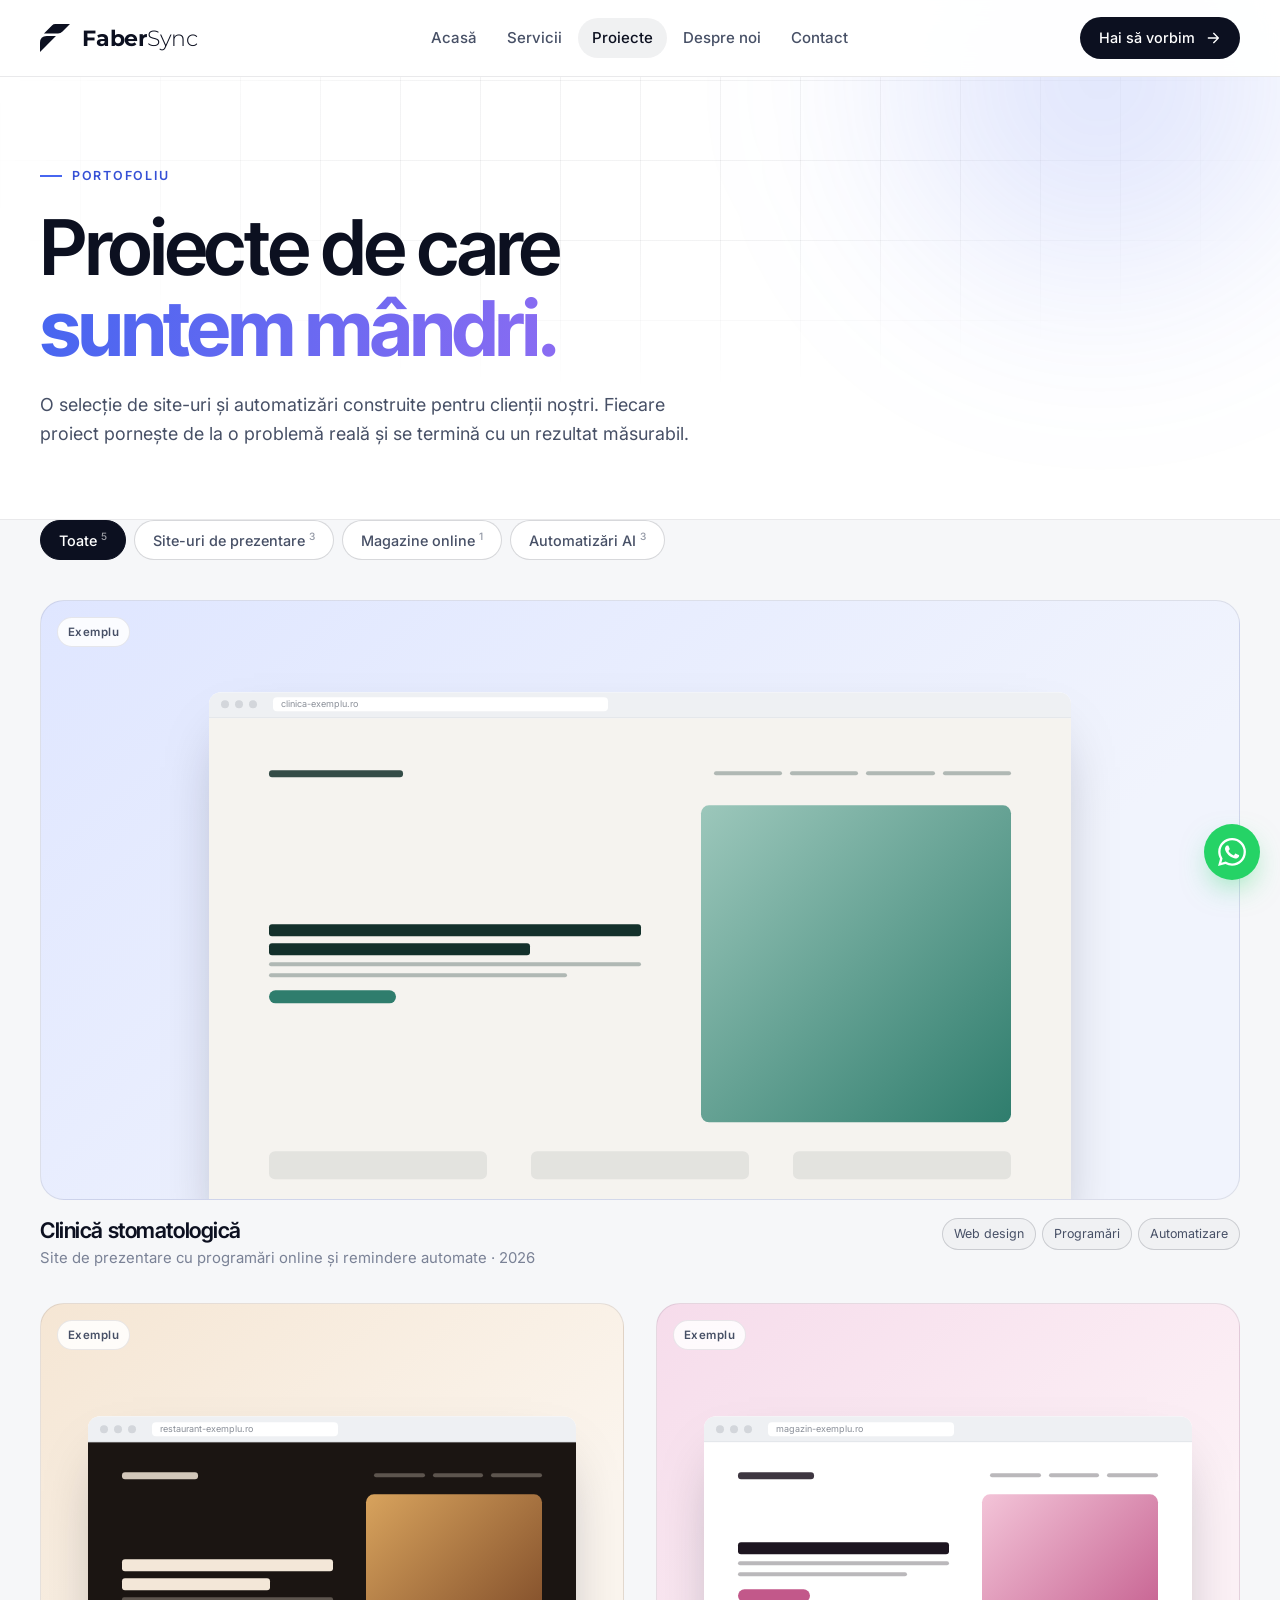
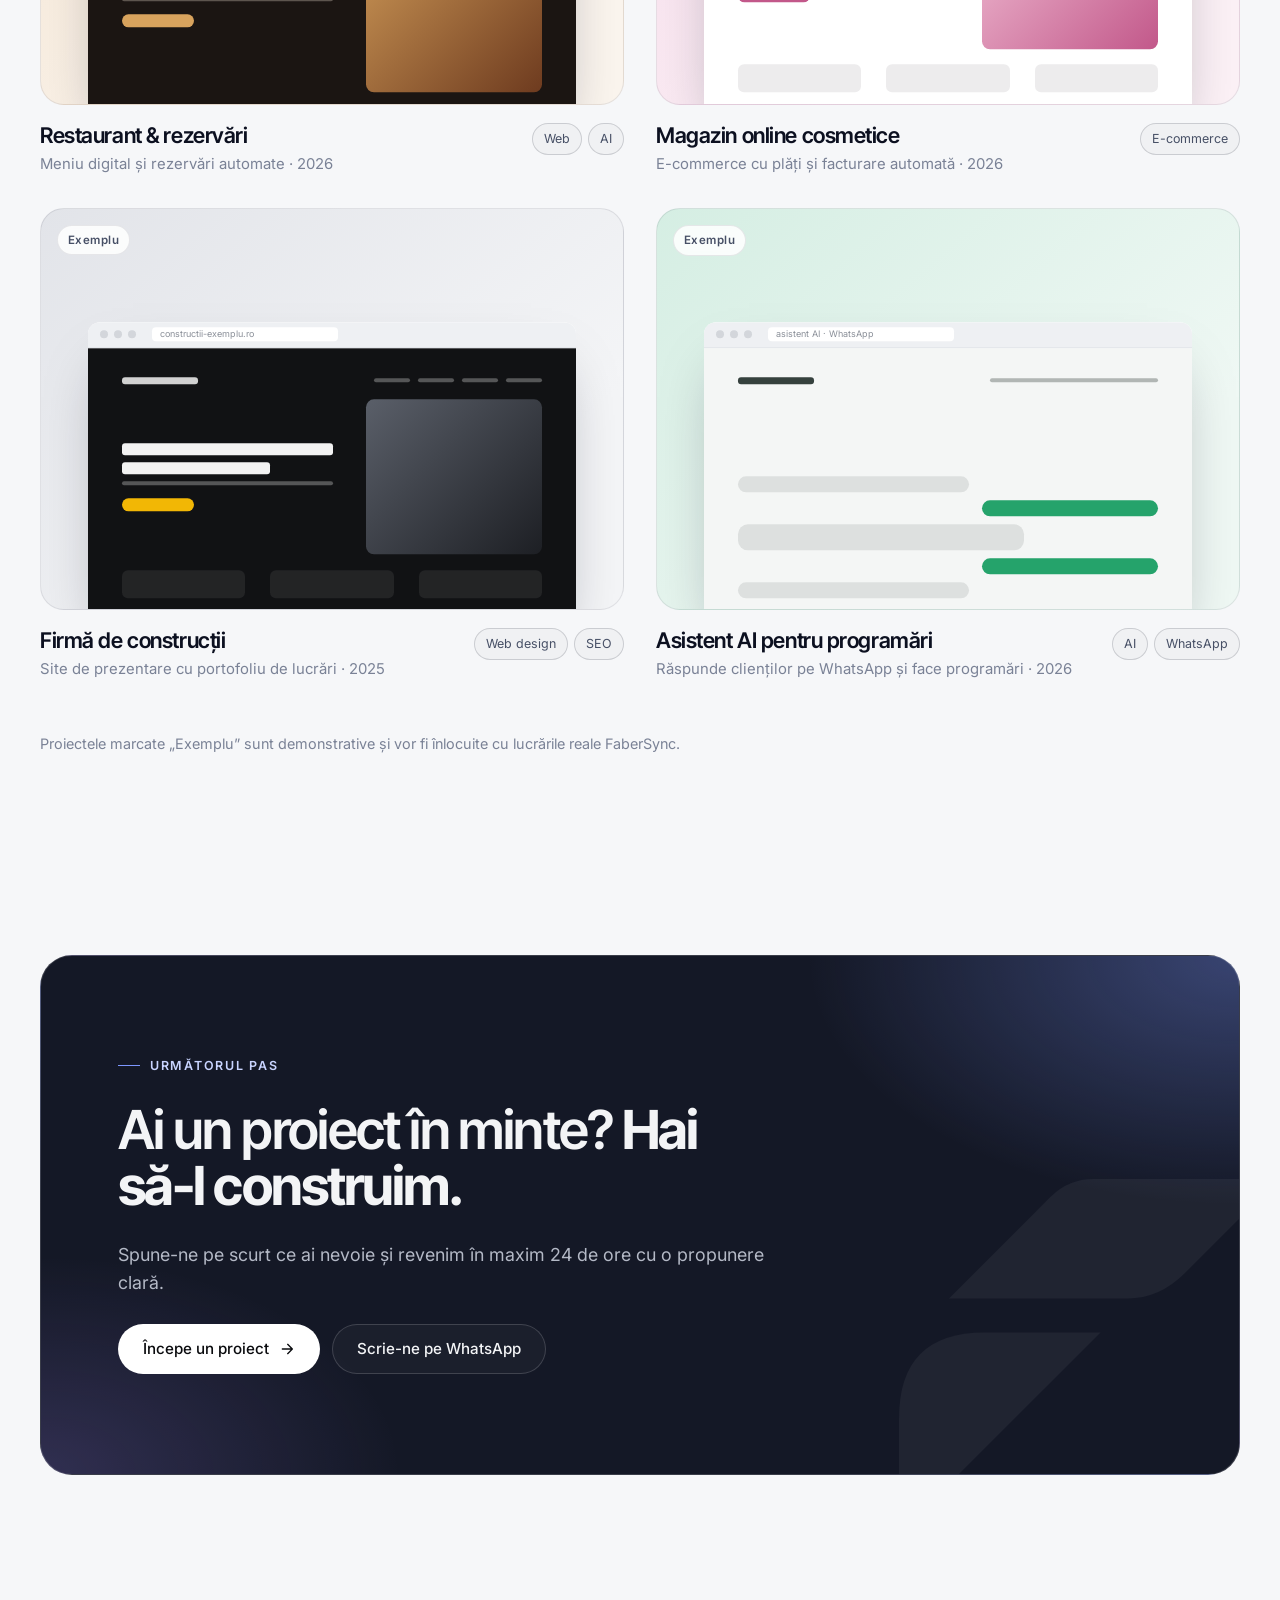
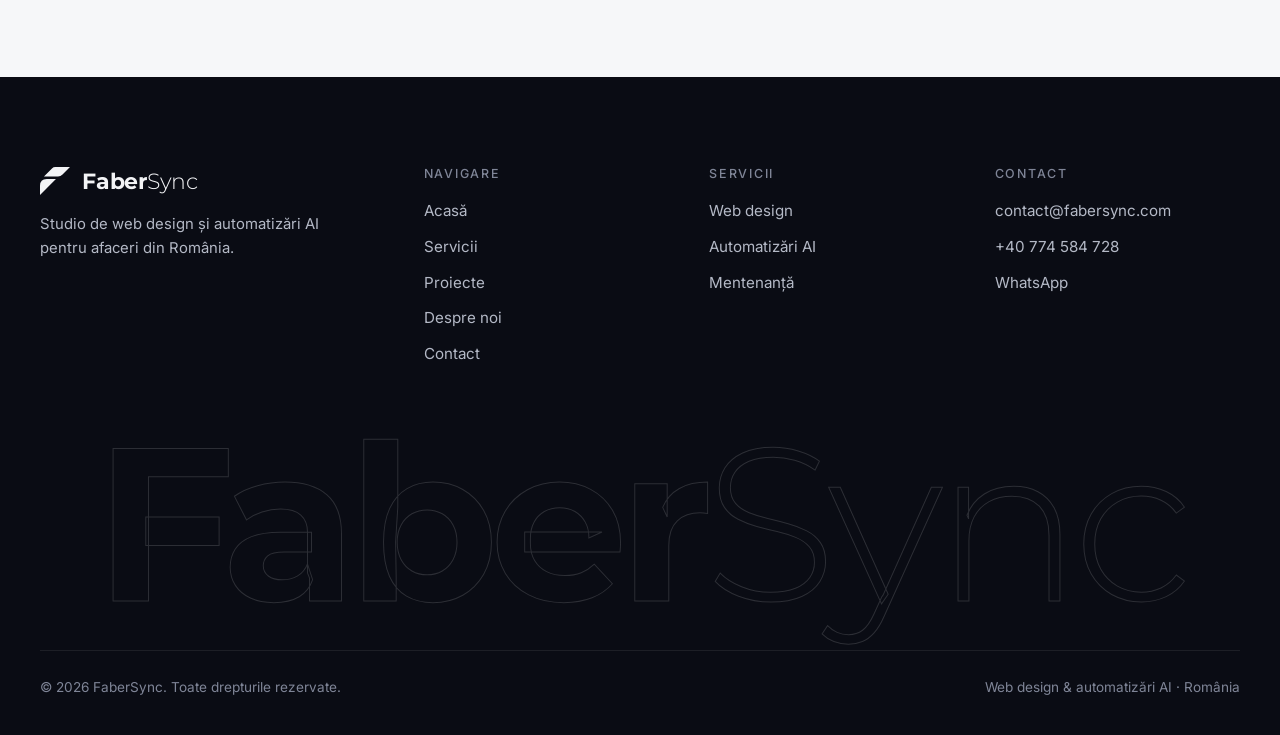
==== proiecte.html @ 19a8528e "Site FaberSync: prima versiune Site de prezentare static, cu 5 pagini (Acasă, Servicii, Proiecte, De" ====
<!doctype html>
<html lang="ro">
<head>
  <meta charset="utf-8">
  <meta name="viewport" content="width=device-width, initial-scale=1">
  <title>Proiecte — Portofoliu | FaberSync</title>
  <meta name="description" content="Site-uri și automatizări AI realizate de FaberSync pentru clienți din România.">
  <meta property="og:title" content="Proiecte — Portofoliu | FaberSync">
  <meta property="og:description" content="Site-uri și automatizări AI realizate de FaberSync pentru clienți din România.">
  <meta property="og:url" content="https://fabersync.com/proiecte.html">
  <meta name="theme-color" content="#ffffff">
  <link rel="icon" href="assets/img/favicon.svg" type="image/svg+xml">
  <link rel="preconnect" href="https://fonts.googleapis.com">
  <link rel="preconnect" href="https://fonts.gstatic.com" crossorigin>
  <link href="https://fonts.googleapis.com/css2?family=Inter+Tight:wght@500;600;700&family=Inter:wght@400;500;600&family=Montserrat:wght@300;700&display=swap" rel="stylesheet">
  <link rel="stylesheet" href="assets/css/styles.css?v=9">
</head>
<body>

  <header class="site-header">
    <div class="container nav">
      <a href="index.html" class="logo" aria-label="FaberSync — Acasă">
        <svg class="logo-symbol" viewBox="0 0 213 199" aria-hidden="true"><path fill="currentColor" d="M28 67 L85 10 Q95 0 109 0 L213 0 L160 53 Q146 67 128 67 Z"/><path fill="currentColor" d="M113 86 L48 86 Q0 86 0 134 L0 199 Z"/></svg>
        <span class="logo-word"><b>Faber</b><span>Sync</span></span>
      </a>
      <nav aria-label="Navigare principală">
        <ul class="nav-links">
          <li><a href="index.html">Acasă</a></li>
          <li><a href="servicii.html">Servicii</a></li>
          <li><a href="proiecte.html" aria-current="page">Proiecte</a></li>
          <li><a href="despre.html">Despre noi</a></li>
          <li><a href="contact.html">Contact</a></li>
        </ul>
      </nav>
      <div class="nav-cta">
        <a href="contact.html" class="btn btn-primary btn-sm">Hai să vorbim
          <svg viewBox="0 0 24 24" fill="none" stroke="currentColor" stroke-width="2" stroke-linecap="round" stroke-linejoin="round"><path d="M5 12h14M13 5l7 7-7 7"/></svg>
        </a>
        <button class="menu-toggle" aria-label="Deschide meniul" aria-expanded="false"><span></span><span></span></button>
      </div>
    </div>
  </header>

  <div class="mobile-menu">
    <a class="m-link" href="index.html">Acasă</a>
    <a class="m-link" href="servicii.html">Servicii</a>
    <a class="m-link" href="proiecte.html" aria-current="page">Proiecte</a>
    <a class="m-link" href="despre.html">Despre noi</a>
    <a class="m-link" href="contact.html">Contact</a>
    <div class="m-contact">
      <a href="mailto:contact@fabersync.com">contact@fabersync.com</a>
      <a href="tel:+40774584728">+40 774 584 728</a>
    </div>
  </div>

  <main>

    <section class="page-hero">
      <div class="hero-bg"><div class="grid-lines"></div><div class="glow g1"></div></div>
      <div class="container">
        <span class="eyebrow reveal">Portofoliu</span>
        <h1 class="reveal d1">Proiecte de care <span class="serif grad">suntem mândri.</span></h1>
        <p class="lead reveal d2">O selecție de site-uri și automatizări construite pentru clienții noștri. Fiecare proiect pornește de la o problemă reală și se termină cu un rezultat măsurabil.</p>
      </div>
    </section>

    <section class="section-tight" style="padding-top:0">
      <div class="container">
        <div class="filters reveal" role="group" aria-label="Filtrează proiectele">
          <button class="filter-btn active" data-filter="toate">Toate<sup>5</sup></button>
          <button class="filter-btn" data-filter="prezentare">Site-uri de prezentare<sup>3</sup></button>
          <button class="filter-btn" data-filter="ecommerce">Magazine online<sup>1</sup></button>
          <button class="filter-btn" data-filter="ai">Automatizări AI<sup>3</sup></button>
        </div>

        <div class="projects-grid">

          <article class="project wide reveal" data-cat="prezentare ai">
            <a href="#" class="project-media" style="--p-bg: linear-gradient(140deg, #dfe6ff 0%, #f1f4fd 70%);">
              <span class="placeholder-tag">Exemplu</span>
              <div class="browser">
                <div class="browser-bar"><i></i><i></i><i></i><em class="url">clinica-exemplu.ro</em></div>
                <div class="browser-body" style="--m-bg:#f5f3ef; --m-ink:#13302b; --m-acc:#2f7d6d; --m-img:linear-gradient(135deg,#9cc7bb,#2f7d6d);">
                  <div class="mk-nav"><b></b><span><i></i><i></i><i></i><i></i></span></div>
                  <div class="mk-hero"><div class="mk-text"><div class="t"></div><div class="t s"></div><div class="p"></div><div class="p s"></div><div class="b"></div></div><div class="mk-img"></div></div>
                  <div class="mk-row"><i></i><i></i><i></i></div>
                </div>
              </div>
            </a>
            <div class="project-info">
              <div><h3>Clinică stomatologică</h3><p>Site de prezentare cu programări online și remindere automate · 2026</p></div>
              <div class="project-tags"><span class="chip">Web design</span><span class="chip">Programări</span><span class="chip">Automatizare</span></div>
            </div>
          </article>

          <article class="project reveal" data-cat="prezentare ai">
            <a href="#" class="project-media" style="--p-bg: linear-gradient(140deg, #f5e6d4 0%, #fbf5ee 75%);">
              <span class="placeholder-tag">Exemplu</span>
              <div class="browser">
                <div class="browser-bar"><i></i><i></i><i></i><em class="url">restaurant-exemplu.ro</em></div>
                <div class="browser-body" style="--m-bg:#1b1512; --m-ink:#f3e7d8; --m-acc:#d8a35d; --m-img:linear-gradient(135deg,#d8a35d,#6e3b1f);">
                  <div class="mk-nav"><b></b><span><i></i><i></i><i></i></span></div>
                  <div class="mk-hero"><div class="mk-text"><div class="t"></div><div class="t s"></div><div class="p"></div><div class="b"></div></div><div class="mk-img"></div></div>
                </div>
              </div>
            </a>
            <div class="project-info">
              <div><h3>Restaurant &amp; rezervări</h3><p>Meniu digital și rezervări automate · 2026</p></div>
              <div class="project-tags"><span class="chip">Web</span><span class="chip">AI</span></div>
            </div>
          </article>

          <article class="project reveal d1" data-cat="ecommerce">
            <a href="#" class="project-media" style="--p-bg: linear-gradient(140deg, #f6dceb 0%, #fcf1f6 75%);">
              <span class="placeholder-tag">Exemplu</span>
              <div class="browser">
                <div class="browser-bar"><i></i><i></i><i></i><em class="url">magazin-exemplu.ro</em></div>
                <div class="browser-body" style="--m-bg:#fff; --m-ink:#1d1520; --m-acc:#c2588a; --m-img:linear-gradient(135deg,#f3c4d8,#c2588a);">
                  <div class="mk-nav"><b></b><span><i></i><i></i><i></i></span></div>
                  <div class="mk-hero"><div class="mk-text"><div class="t"></div><div class="p"></div><div class="p s"></div><div class="b"></div></div><div class="mk-img"></div></div>
                  <div class="mk-row"><i></i><i></i><i></i></div>
                </div>
              </div>
            </a>
            <div class="project-info">
              <div><h3>Magazin online cosmetice</h3><p>E-commerce cu plăți și facturare automată · 2026</p></div>
              <div class="project-tags"><span class="chip">E-commerce</span></div>
            </div>
          </article>

          <article class="project reveal" data-cat="prezentare">
            <a href="#" class="project-media" style="--p-bg: linear-gradient(140deg, #e2e4e9 0%, #f4f5f7 75%);">
              <span class="placeholder-tag">Exemplu</span>
              <div class="browser">
                <div class="browser-bar"><i></i><i></i><i></i><em class="url">constructii-exemplu.ro</em></div>
                <div class="browser-body" style="--m-bg:#111214; --m-ink:#f2f2f2; --m-acc:#f2b705; --m-img:linear-gradient(135deg,#5a5f69,#1d1f24);">
                  <div class="mk-nav"><b></b><span><i></i><i></i><i></i><i></i></span></div>
                  <div class="mk-hero"><div class="mk-text"><div class="t"></div><div class="t s"></div><div class="p"></div><div class="b"></div></div><div class="mk-img"></div></div>
                  <div class="mk-row"><i></i><i></i><i></i></div>
                </div>
              </div>
            </a>
            <div class="project-info">
              <div><h3>Firmă de construcții</h3><p>Site de prezentare cu portofoliu de lucrări · 2025</p></div>
              <div class="project-tags"><span class="chip">Web design</span><span class="chip">SEO</span></div>
            </div>
          </article>

          <article class="project reveal d1" data-cat="ai">
            <a href="#" class="project-media" style="--p-bg: linear-gradient(140deg, #d5eee3 0%, #eff8f4 75%);">
              <span class="placeholder-tag">Exemplu</span>
              <div class="browser">
                <div class="browser-bar"><i></i><i></i><i></i><em class="url">asistent AI · WhatsApp</em></div>
                <div class="browser-body" style="--m-bg:#f4f6f5; --m-ink:#14211e; --m-acc:#25a36b;">
                  <div class="mk-nav"><b></b><span><i></i></span></div>
                  <div class="mk-chat"><i></i><i class="me"></i><i class="l"></i><i class="me"></i><i></i></div>
                </div>
              </div>
            </a>
            <div class="project-info">
              <div><h3>Asistent AI pentru programări</h3><p>Răspunde clienților pe WhatsApp și face programări · 2026</p></div>
              <div class="project-tags"><span class="chip">AI</span><span class="chip">WhatsApp</span></div>
            </div>
          </article>

        </div>

        <p class="reveal" style="margin-top:50px; color:var(--muted); font-size:.9rem;">Proiectele marcate „Exemplu” sunt demonstrative și vor fi înlocuite cu lucrările reale FaberSync.</p>
      </div>
    </section>
    <!-- CTA -->
    <section class="section-tight">
      <div class="container">
        <div class="cta theme-dark reveal">
          <svg class="cta-symbol" viewBox="0 0 213 199" aria-hidden="true"><path fill="currentColor" d="M28 67 L85 10 Q95 0 109 0 L213 0 L160 53 Q146 67 128 67 Z"/><path fill="currentColor" d="M113 86 L48 86 Q0 86 0 134 L0 199 Z"/></svg>
          <span class="eyebrow">Următorul pas</span>
          <h2>Ai un proiect în minte? <span class="serif">Hai să-l construim.</span></h2>
          <p class="lead">Spune-ne pe scurt ce ai nevoie și revenim în maxim 24 de ore cu o propunere clară.</p>
          <div class="cta-actions">
            <a href="contact.html" class="btn btn-primary">Începe un proiect
              <svg viewBox="0 0 24 24" fill="none" stroke="currentColor" stroke-width="2" stroke-linecap="round" stroke-linejoin="round"><path d="M5 12h14M13 5l7 7-7 7"/></svg>
            </a>
            <a href="https://wa.me/40774584728" class="btn btn-ghost" target="_blank" rel="noopener">Scrie-ne pe WhatsApp</a>
          </div>
        </div>
      </div>
    </section>

  

  </main>

  <footer class="site-footer theme-dark">
    <div class="container">
      <div class="footer-top">
        <div class="footer-brand">
          <a href="index.html" class="logo" aria-label="FaberSync — Acasă">
            <svg class="logo-symbol" viewBox="0 0 213 199" aria-hidden="true"><path fill="currentColor" d="M28 67 L85 10 Q95 0 109 0 L213 0 L160 53 Q146 67 128 67 Z"/><path fill="currentColor" d="M113 86 L48 86 Q0 86 0 134 L0 199 Z"/></svg>
            <span class="logo-word"><b>Faber</b><span>Sync</span></span>
          </a>
          <p>Studio de web design și automatizări AI pentru afaceri din România.</p>
        </div>
        <div class="footer-col">
          <h4>Navigare</h4>
          <ul>
            <li><a href="index.html">Acasă</a></li>
            <li><a href="servicii.html">Servicii</a></li>
            <li><a href="proiecte.html">Proiecte</a></li>
            <li><a href="despre.html">Despre noi</a></li>
            <li><a href="contact.html">Contact</a></li>
          </ul>
        </div>
        <div class="footer-col">
          <h4>Servicii</h4>
          <ul>
            <li><a href="servicii.html#web">Web design</a></li>
            <li><a href="servicii.html#ai">Automatizări AI</a></li>
            <li><a href="servicii.html#mentenanta">Mentenanță</a></li>
          </ul>
        </div>
        <div class="footer-col">
          <h4>Contact</h4>
          <ul>
            <li><a href="mailto:contact@fabersync.com">contact@fabersync.com</a></li>
            <li><a href="tel:+40774584728">+40 774 584 728</a></li>
            <li><a href="https://wa.me/40774584728" target="_blank" rel="noopener">WhatsApp</a></li>
          </ul>
        </div>
      </div>
      <div class="footer-word" aria-hidden="true"><b>Faber</b><span>Sync</span></div>
      <div class="footer-bottom">
        <span>© <span data-year>2026</span> FaberSync. Toate drepturile rezervate.</span>
        <span>Web design &amp; automatizări AI · România</span>
      </div>
    </div>
  </footer>

  <a href="https://wa.me/40774584728" class="wa-float" target="_blank" rel="noopener" aria-label="Scrie-ne pe WhatsApp">
    <svg viewBox="0 0 24 24" fill="currentColor" aria-hidden="true"><path d="M17.472 14.382c-.297-.149-1.758-.867-2.03-.967-.273-.099-.471-.148-.67.15-.197.297-.767.966-.94 1.164-.173.199-.347.223-.644.075-.297-.15-1.255-.463-2.39-1.475-.883-.788-1.48-1.761-1.653-2.059-.173-.297-.018-.458.13-.606.134-.133.298-.347.446-.52.149-.174.198-.298.298-.497.099-.198.05-.371-.025-.52-.075-.149-.669-1.612-.916-2.207-.242-.579-.487-.5-.669-.51-.173-.008-.371-.01-.57-.01-.198 0-.52.074-.792.372-.272.297-1.04 1.016-1.04 2.479 0 1.462 1.065 2.875 1.213 3.074.149.198 2.096 3.2 5.077 4.487.709.306 1.262.489 1.694.625.712.227 1.36.195 1.871.118.571-.085 1.758-.719 2.006-1.413.248-.694.248-1.289.173-1.413-.074-.124-.272-.198-.57-.347m-5.421 7.403h-.004a9.87 9.87 0 01-5.031-1.378l-.361-.214-3.741.982.998-3.648-.235-.374a9.86 9.86 0 01-1.51-5.26c.001-5.45 4.436-9.884 9.888-9.884 2.64 0 5.122 1.03 6.988 2.898a9.825 9.825 0 012.893 6.994c-.003 5.45-4.437 9.884-9.885 9.884m8.413-18.297A11.815 11.815 0 0012.05 0C5.495 0 .16 5.335.157 11.892c0 2.096.547 4.142 1.588 5.945L.057 24l6.305-1.654a11.882 11.882 0 005.683 1.448h.005c6.554 0 11.89-5.335 11.893-11.893a11.821 11.821 0 00-3.48-8.413z"/></svg>
  </a>

  <script src="assets/js/main.js?v=9"></script>
</body>
</html>
---- assets/css/styles.css ----
/* ==========================================================
   FaberSync — stiluri globale
   Temă deschisă; secțiunile cu .theme-dark (CTA, footer) sunt închise.
   ========================================================== */

:root {
  --bg: #f6f7f9;
  --bg-2: #ffffff;
  --surface: #ffffff;
  --surface-2: #eef0f5;
  --line: rgba(12, 16, 32, 0.09);
  --line-strong: rgba(12, 16, 32, 0.16);
  --text: #0c1020;
  --text-2: #475066;
  --muted: #7a8296;
  --accent: #4766f0;
  --accent-2: #8b6cf2;
  --accent-soft: rgba(71, 102, 240, 0.09);
  --accent-ink: #3550d6;
  --success: #16a36a;
  --btn-bg: #0c1020;
  --btn-ink: #ffffff;
  --glass: rgba(12, 16, 32, 0.025);
  --glass-2: rgba(12, 16, 32, 0.06);
  --grid-line: rgba(12, 16, 32, 0.05);
  --shadow: 0 1px 2px rgba(12, 16, 32, 0.04), 0 12px 32px -16px rgba(12, 16, 32, 0.16);
  --shadow-lg: 0 2px 4px rgba(12, 16, 32, 0.04), 0 30px 60px -28px rgba(12, 16, 32, 0.28);

  --radius-sm: 10px;
  --radius: 16px;
  --radius-lg: 24px;

  --container: 1200px;
  --gutter: clamp(16px, 4vw, 40px);
  --header-h: 76px;

  --font-sans: "Inter", system-ui, -apple-system, "Segoe UI", sans-serif;
  --font-display: "Inter Tight", "Inter", system-ui, sans-serif;
  --font-serif: "Instrument Serif", Georgia, serif;
  --font-logo: "Montserrat", "Inter", sans-serif;

  --ease: cubic-bezier(0.2, 0.7, 0.2, 1);
}

.theme-dark {
  --bg: #0a0c14;
  --bg-2: #10131d;
  --surface: #141826;
  --surface-2: #1a1f30;
  --line: rgba(255, 255, 255, 0.08);
  --line-strong: rgba(255, 255, 255, 0.16);
  --text: #f3f4f6;
  --text-2: #b4b9c6;
  --muted: #7f8597;
  --accent: #7d97ff;
  --accent-2: #a58bff;
  --accent-soft: rgba(125, 151, 255, 0.14);
  --accent-ink: #c9d4ff;
  --btn-bg: #ffffff;
  --btn-ink: #0a0b0e;
  --glass: rgba(255, 255, 255, 0.03);
  --glass-2: rgba(255, 255, 255, 0.07);
  background: var(--bg);
  color: var(--text);
}

*,
*::before,
*::after { box-sizing: border-box; }

html { scroll-behavior: smooth; -webkit-text-size-adjust: 100%; scroll-padding-top: calc(var(--header-h) + 20px); }

body {
  margin: 0;
  background: var(--bg);
  color: var(--text);
  font-family: var(--font-sans);
  font-size: 16px;
  line-height: 1.6;
  -webkit-font-smoothing: antialiased;
  overflow-x: hidden;
}

img, svg { display: block; max-width: 100%; }
a { color: inherit; text-decoration: none; }
button { font: inherit; color: inherit; }

::selection { background: var(--accent); color: #fff; }

.container {
  width: 100%;
  max-width: calc(var(--container) + var(--gutter) * 2);
  margin: 0 auto;
  padding: 0 var(--gutter);
}

/* ---------- Tipografie ---------- */

h1, h2, h3, h4 {
  font-family: var(--font-display);
  font-weight: 600;
  letter-spacing: -0.03em;
  line-height: 1.05;
  margin: 0;
  color: var(--text);
}

h1 { font-size: clamp(2.6rem, 6.4vw, 5.4rem); }
h2 { font-size: clamp(2rem, 4.2vw, 3.4rem); }
h3 { font-size: clamp(1.25rem, 1.8vw, 1.5rem); letter-spacing: -0.02em; line-height: 1.2; }

/* Cuvintele evidențiate din titluri: bold, în același font cu titlul */
.serif {
  font-family: var(--font-display);
  font-style: normal;
  font-weight: 700;
  letter-spacing: -0.035em;
}

.grad {
  background: linear-gradient(100deg, var(--accent) 0%, var(--accent-2) 100%);
  -webkit-background-clip: text;
  background-clip: text;
  color: transparent;
  padding-right: 0.06em;
}

p { margin: 0; color: var(--text-2); }
.lead { font-size: clamp(1.05rem, 1.4vw, 1.25rem); color: var(--text-2); max-width: 60ch; }

.eyebrow {
  display: inline-flex;
  align-items: center;
  gap: 10px;
  font-size: 0.78rem;
  font-weight: 600;
  letter-spacing: 0.14em;
  text-transform: uppercase;
  color: var(--accent-ink);
}
.eyebrow::before {
  content: "";
  width: 22px;
  height: 1.5px;
  background: var(--accent);
}

/* ---------- Butoane ---------- */

.btn {
  display: inline-flex;
  align-items: center;
  justify-content: center;
  gap: 10px;
  height: 50px;
  padding: 0 24px;
  border-radius: 999px;
  font-size: 0.95rem;
  font-weight: 500;
  border: 1px solid transparent;
  cursor: pointer;
  transition: transform 0.3s var(--ease), background 0.3s var(--ease), border-color 0.3s var(--ease), box-shadow 0.3s var(--ease);
  white-space: nowrap;
}
.btn svg { width: 16px; height: 16px; transition: transform 0.3s var(--ease); }
.btn:hover svg { transform: translateX(3px); }

.btn-primary { background: var(--btn-bg); color: var(--btn-ink); }
.btn-primary:hover { transform: translateY(-2px); box-shadow: 0 12px 28px -12px rgba(12, 16, 32, 0.5); }
.theme-dark .btn-primary:hover { box-shadow: 0 10px 30px -10px rgba(255, 255, 255, 0.45); }

.btn-accent { background: var(--accent); color: #fff; }
.btn-accent:hover { transform: translateY(-2px); box-shadow: 0 12px 28px -10px rgba(71, 102, 240, 0.6); }

.btn-ghost {
  border-color: var(--line-strong);
  color: var(--text);
  background: var(--bg-2);
}
.btn-ghost:hover { border-color: var(--text); }
.theme-dark .btn-ghost { background: var(--glass); }
.theme-dark .btn-ghost:hover { border-color: rgba(255, 255, 255, 0.4); }

.btn-sm { height: 42px; padding: 0 18px; font-size: 0.9rem; }

.link-arrow {
  display: inline-flex;
  align-items: center;
  gap: 8px;
  font-weight: 500;
  color: var(--text);
}
.link-arrow svg { width: 15px; height: 15px; transition: transform 0.3s var(--ease); }
.link-arrow:hover svg { transform: translate(3px, -3px); }

/* ---------- Header ---------- */

.site-header {
  position: fixed;
  inset: 0 0 auto 0;
  z-index: 50;
  background: rgba(255, 255, 255, 0.94);
  backdrop-filter: saturate(160%) blur(14px);
  -webkit-backdrop-filter: saturate(160%) blur(14px);
  border-bottom: 1px solid var(--line);
  transition: box-shadow 0.3s var(--ease);
}
.site-header.scrolled { box-shadow: 0 8px 30px -18px rgba(12, 16, 32, 0.25); }

.nav {
  display: flex;
  align-items: center;
  justify-content: space-between;
  gap: 24px;
  height: var(--header-h);
}

.logo {
  display: inline-flex;
  align-items: center;
  gap: 12px;
  color: var(--text);
  flex-shrink: 0;
}
.logo-symbol { width: 30px; height: auto; flex-shrink: 0; }
.logo-word {
  font-family: var(--font-logo);
  font-size: 1.4rem;
  letter-spacing: -0.01em;
  line-height: 1;
}
.logo-word b { font-weight: 700; }
.logo-word span { font-weight: 300; }

.nav-links {
  display: flex;
  align-items: center;
  gap: 2px;
  list-style: none;
  margin: 0;
  padding: 0;
}
.nav-links a {
  position: relative;
  display: block;
  padding: 8px 14px;
  border-radius: 999px;
  font-size: 0.94rem;
  font-weight: 500;
  color: var(--text-2);
  transition: color 0.25s, background 0.25s;
}
.nav-links a:hover { color: var(--text); background: var(--glass-2); }
.nav-links a[aria-current="page"] { color: var(--text); background: var(--glass-2); }

.nav-cta { display: flex; align-items: center; gap: 12px; flex-shrink: 0; }

.menu-toggle {
  display: none;
  width: 44px;
  height: 44px;
  border-radius: 50%;
  border: 1px solid var(--line-strong);
  background: transparent;
  cursor: pointer;
  position: relative;
}
.menu-toggle span {
  position: absolute;
  left: 13px;
  right: 13px;
  height: 1.5px;
  background: var(--text);
  transition: transform 0.3s var(--ease), top 0.3s var(--ease);
}
.menu-toggle span:nth-child(1) { top: 17px; }
.menu-toggle span:nth-child(2) { top: 25px; }
.menu-open .menu-toggle span:nth-child(1) { top: 21px; transform: rotate(45deg); }
.menu-open .menu-toggle span:nth-child(2) { top: 21px; transform: rotate(-45deg); }

.mobile-menu {
  position: fixed;
  inset: 0;
  z-index: 40;
  background: var(--bg-2);
  padding: calc(var(--header-h) + 30px) var(--gutter) 40px;
  display: flex;
  flex-direction: column;
  gap: 8px;
  opacity: 0;
  visibility: hidden;
  transition: opacity 0.35s var(--ease), visibility 0.35s;
}
.menu-open .mobile-menu { opacity: 1; visibility: visible; }
.mobile-menu a.m-link {
  font-family: var(--font-display);
  font-size: 2.1rem;
  font-weight: 500;
  letter-spacing: -0.03em;
  padding: 6px 0;
  border-bottom: 1px solid var(--line);
  color: var(--text-2);
}
.mobile-menu a.m-link[aria-current="page"] { color: var(--text); }
.mobile-menu .m-contact { margin-top: auto; display: grid; gap: 6px; color: var(--muted); font-size: 0.95rem; }

/* ---------- Secțiuni ---------- */

.section { padding: clamp(80px, 11vw, 140px) 0; position: relative; }
.section-tight { padding: clamp(60px, 8vw, 100px) 0; }
.section-alt { background: var(--bg-2); border-top: 1px solid var(--line); border-bottom: 1px solid var(--line); }
.section-head {
  display: flex;
  flex-wrap: wrap;
  align-items: flex-end;
  justify-content: space-between;
  gap: 24px 40px;
  margin-bottom: clamp(40px, 6vw, 70px);
}
.section-head .titles { display: grid; gap: 18px; max-width: 760px; }
.section-head p { max-width: 46ch; }

.divider { border: 0; border-top: 1px solid var(--line); margin: 0; }

/* ---------- Hero ---------- */

.hero {
  position: relative;
  padding: calc(var(--header-h) + 70px) 0 100px;
  overflow: hidden;
  background: var(--bg-2);
}
.hero-bg {
  position: absolute;
  inset: 0;
  pointer-events: none;
  z-index: 0;
}
.hero-bg .glow {
  position: absolute;
  border-radius: 50%;
  filter: blur(80px);
}
.hero-bg .glow.g1 { width: 640px; height: 640px; background: radial-gradient(circle, rgba(71, 102, 240, 0.22), transparent 65%); top: -240px; right: -140px; }
.hero-bg .glow.g2 { width: 540px; height: 540px; background: radial-gradient(circle, rgba(139, 108, 242, 0.16), transparent 65%); bottom: -280px; left: -180px; }
.hero-bg .grid-lines {
  position: absolute;
  inset: 0;
  background-image:
    linear-gradient(to right, var(--grid-line) 1px, transparent 1px),
    linear-gradient(to bottom, var(--grid-line) 1px, transparent 1px);
  background-size: 80px 80px;
  mask-image: radial-gradient(ellipse 70% 60% at 50% 30%, #000 30%, transparent 75%);
  -webkit-mask-image: radial-gradient(ellipse 70% 60% at 50% 30%, #000 30%, transparent 75%);
}
.hero .container { position: relative; z-index: 1; }

.hero-badge {
  display: inline-flex;
  align-items: center;
  gap: 10px;
  padding: 6px 14px 6px 6px;
  border: 1px solid var(--line-strong);
  border-radius: 999px;
  background: var(--bg-2);
  box-shadow: var(--shadow);
  font-size: 0.85rem;
  color: var(--text-2);
  margin-bottom: 32px;
}
.hero-badge .dot {
  display: inline-flex;
  align-items: center;
  gap: 6px;
  padding: 3px 10px;
  border-radius: 999px;
  background: rgba(22, 163, 106, 0.1);
  color: #0f7a4f;
  font-size: 0.78rem;
  font-weight: 600;
}
.hero-badge .dot::before {
  content: "";
  width: 6px; height: 6px; border-radius: 50%;
  background: var(--success);
  box-shadow: 0 0 0 3px rgba(22, 163, 106, 0.2);
}

.hero h1 { max-width: 15ch; }
.hero .lead { margin-top: 28px; }
.hero-actions { display: flex; flex-wrap: wrap; gap: 12px; margin-top: 40px; }

.hero-meta {
  margin-top: clamp(70px, 9vw, 100px);
  display: grid;
  grid-template-columns: repeat(4, 1fr);
  border-top: 1px solid var(--line);
}
.hero-meta > div {
  padding: 26px 24px 0 0;
  display: grid;
  gap: 4px;
}
.hero-meta strong {
  font-family: var(--font-display);
  font-size: clamp(1.8rem, 3vw, 2.4rem);
  font-weight: 600;
  letter-spacing: -0.03em;
  color: var(--text);
}
.hero-meta span { color: var(--muted); font-size: 0.9rem; }

/* Hero pe două coloane: text + ilustrație */
.hero-grid {
  display: grid;
  grid-template-columns: 1.02fr 1fr;
  gap: clamp(40px, 5vw, 80px);
  align-items: center;
}
.hero-grid h1 { font-size: clamp(2.5rem, 4.7vw, 4.4rem); max-width: 14ch; }

.hero-visual {
  position: relative;
  height: 520px;
  font-family: var(--font-sans);
}
.hv-browser {
  position: absolute;
  top: 40px;
  right: 0;
  width: 92%;
  border-radius: 14px;
  overflow: hidden;
  background: #fff;
  border: 1px solid var(--line);
  box-shadow: var(--shadow-lg);
  animation: hvIn 0.9s var(--ease) 0.2s both;
}
.hv-site { padding: 22px 24px 26px; display: grid; gap: 22px; background: linear-gradient(180deg, #fbfcff, #fff); }
.hv-nav { display: flex; align-items: center; gap: 16px; }
.hv-nav b { width: 70px; height: 9px; border-radius: 3px; background: var(--text); }
.hv-nav span { display: flex; gap: 10px; margin-left: auto; }
.hv-nav span i { width: 34px; height: 5px; border-radius: 3px; background: #d9dce4; }
.hv-nav em { width: 54px; height: 18px; border-radius: 999px; background: var(--text); }
.hv-hero { display: grid; grid-template-columns: 1.1fr 1fr; gap: 22px; align-items: center; padding: 10px 0; }
.hv-lines { display: grid; gap: 9px; }
.hv-lines .t { height: 15px; border-radius: 4px; background: var(--text); }
.hv-lines .t.s { width: 65%; background: linear-gradient(90deg, var(--accent), var(--accent-2)); }
.hv-lines .p { height: 6px; border-radius: 3px; background: #dfe2ea; margin-top: 4px; }
.hv-lines .p.s { width: 75%; margin-top: 0; }
.hv-form {
  display: grid;
  gap: 8px;
  padding: 14px;
  border-radius: 12px;
  border: 1px solid #e6e8ef;
  background: #fff;
  box-shadow: 0 10px 30px -18px rgba(12, 16, 32, 0.35);
}
.hv-input { height: 22px; border-radius: 6px; border: 1px solid #e3e6ed; background: #f7f8fb; }
.hv-btn {
  height: 26px;
  border-radius: 6px;
  background: var(--accent);
  color: #fff;
  font-size: 10px;
  font-weight: 600;
  display: grid;
  place-items: center;
  animation: hvPress 4.5s ease-in-out 1.6s infinite;
}
.hv-cards { display: grid; grid-template-columns: repeat(3, 1fr); gap: 12px; }
.hv-cards i { height: 54px; border-radius: 10px; background: #f1f3f8; border: 1px solid #eceef4; }

.hv-card {
  position: absolute;
  background: rgba(255, 255, 255, 0.96);
  border: 1px solid var(--line);
  border-radius: 16px;
  box-shadow: 0 2px 4px rgba(12, 16, 32, 0.04), 0 24px 48px -20px rgba(12, 16, 32, 0.3);
  backdrop-filter: blur(10px);
  -webkit-backdrop-filter: blur(10px);
}

.hv-lead {
  left: -6%;
  top: 52%;
  width: 300px;
  padding: 16px;
  display: grid;
  gap: 12px;
  animation: hvIn 0.8s var(--ease) 0.9s both, hvFloat 7s ease-in-out 2s infinite;
}
.hv-card-head { display: grid; grid-template-columns: 36px 1fr auto; gap: 12px; align-items: center; }
.hv-ico { width: 36px; height: 36px; border-radius: 10px; display: grid; place-items: center; background: var(--accent-soft); color: var(--accent-ink); }
.hv-ico svg { width: 18px; height: 18px; }
.hv-card small { display: block; font-size: 11px; color: var(--muted); line-height: 1.3; }
.hv-card strong { display: block; font-size: 14px; font-weight: 600; color: var(--text); line-height: 1.35; }
.hv-card-head em { font-style: normal; font-size: 11px; color: var(--muted); align-self: start; }
.hv-lead-row span { display: inline-block; font-size: 12px; color: var(--text-2); padding: 5px 10px; border-radius: 999px; background: var(--surface-2); }
.hv-status {
  display: flex;
  align-items: center;
  gap: 8px;
  font-size: 12px;
  font-weight: 500;
  color: #0f7a4f;
  padding-top: 10px;
  border-top: 1px solid var(--line);
}
.hv-check { width: 18px; height: 18px; border-radius: 50%; background: var(--success); color: #fff; display: grid; place-items: center; flex-shrink: 0; }
.hv-check svg { width: 11px; height: 11px; }
.hv-lead [data-lead-name],
.hv-lead [data-lead-need] { transition: opacity 0.35s var(--ease); }
.hv-lead.swap [data-lead-name],
.hv-lead.swap [data-lead-need] { opacity: 0; }
.hv-lead.pop .hv-check { animation: hvPop 0.5s var(--ease); }

.hv-chat {
  right: -3%;
  bottom: -10px;
  width: 270px;
  padding: 14px;
  display: grid;
  gap: 8px;
  animation: hvIn 0.8s var(--ease) 1.5s both, hvFloat 8s ease-in-out 2.6s infinite reverse;
}
.hv-chat-head { display: flex; align-items: center; gap: 10px; padding-bottom: 8px; border-bottom: 1px solid var(--line); margin-bottom: 2px; }
.hv-ai {
  width: 30px; height: 30px; border-radius: 50%;
  display: grid; place-items: center;
  font-size: 11px; font-weight: 700; color: #fff;
  background: linear-gradient(135deg, var(--accent), var(--accent-2));
}
.hv-chat-head strong { font-size: 13px; }
.hv-chat-head small { display: flex; align-items: center; gap: 5px; }
.hv-chat-head small i { width: 6px; height: 6px; border-radius: 50%; background: var(--success); }
.hv-msg { font-size: 12.5px; line-height: 1.45; padding: 8px 11px; border-radius: 12px; max-width: 88%; }
.hv-msg.them { background: var(--surface-2); color: var(--text); border-bottom-left-radius: 4px; }
.hv-msg.me {
  justify-self: end;
  background: var(--accent);
  color: #fff;
  border-bottom-right-radius: 4px;
  overflow: hidden;
  animation: hvReveal 0.5s var(--ease) 3.6s both;
}
.hv-typing {
  justify-self: end;
  display: flex;
  gap: 4px;
  padding: 0 12px;
  border-radius: 12px;
  background: var(--accent-soft);
  overflow: hidden;
  animation: hvTyping 1.4s ease 2.2s both;
}
.hv-typing i { width: 5px; height: 5px; border-radius: 50%; background: var(--accent); animation: hvDot 1s ease-in-out infinite; }
.hv-typing i:nth-child(2) { animation-delay: 0.15s; }
.hv-typing i:nth-child(3) { animation-delay: 0.3s; }

.hv-sync {
  top: 0;
  right: 6%;
  display: flex;
  align-items: center;
  gap: 10px;
  padding: 10px 14px;
  border-radius: 999px;
  font-size: 13px;
  font-weight: 600;
  color: var(--text);
  animation: hvIn 0.8s var(--ease) 2.1s both;
}
.hv-sync svg { width: 16px; height: auto; color: var(--text); }
.hv-sync i { width: 8px; height: 8px; border-radius: 50%; background: var(--success); animation: hvPulse 2s ease-out infinite; }

@keyframes hvIn { from { opacity: 0; transform: translateY(18px) scale(0.98); } to { opacity: 1; transform: none; } }
@keyframes hvFloat { 0%, 100% { transform: translateY(0); } 50% { transform: translateY(-8px); } }
@keyframes hvPulse { 0% { box-shadow: 0 0 0 0 rgba(22, 163, 106, 0.45); } 100% { box-shadow: 0 0 0 9px rgba(22, 163, 106, 0); } }
@keyframes hvPop { 0% { transform: scale(0.4); } 70% { transform: scale(1.15); } 100% { transform: scale(1); } }
@keyframes hvPress { 0%, 88%, 100% { transform: scale(1); filter: none; } 92% { transform: scale(0.94); filter: brightness(1.15); } }
@keyframes hvDot { 0%, 100% { opacity: 0.3; transform: translateY(0); } 50% { opacity: 1; transform: translateY(-2px); } }
@keyframes hvTyping {
  0% { opacity: 0; max-height: 0; padding-top: 0; padding-bottom: 0; }
  15%, 80% { opacity: 1; max-height: 30px; padding-top: 10px; padding-bottom: 10px; }
  100% { opacity: 0; max-height: 0; padding-top: 0; padding-bottom: 0; margin-top: -8px; }
}
@keyframes hvReveal {
  from { opacity: 0; max-height: 0; padding-top: 0; padding-bottom: 0; transform: translateY(6px); }
  to { opacity: 1; max-height: 90px; transform: none; }
}

@media (prefers-reduced-motion: reduce) {
  .hero-visual *, .hero-visual { animation: none !important; }
  .hv-typing { display: none; }
}

@media (max-width: 1024px) {
  .hero-grid { grid-template-columns: 1fr; }
  .hero-grid h1 { max-width: 16ch; }
  .hero-visual { width: 100%; max-width: 600px; margin: 10px auto 0; height: 500px; }
}

@media (max-width: 640px) {
  .hero-visual { height: 500px; margin-top: 0; }
  .hv-browser { width: 100%; top: 50px; }
  .hv-site { padding: 16px; gap: 16px; }
  .hv-hero { grid-template-columns: 1fr; }
  .hv-form { display: none; }
  .hv-lead { left: 0; top: 126px; width: 255px; padding: 13px; }
  .hv-chat { right: 0; bottom: 0; width: 225px; }
  .hv-sync { right: 0; }
}

/* Page hero (sub-pagini) */
.page-hero {
  padding: calc(var(--header-h) + 90px) 0 70px;
  position: relative;
  overflow: hidden;
  background: var(--bg-2);
  border-bottom: 1px solid var(--line);
}
.page-hero .container { position: relative; z-index: 1; display: grid; gap: 22px; }
.page-hero h1 { font-size: clamp(2.6rem, 6vw, 4.8rem); max-width: 16ch; }
.page-hero + .section-tight,
.page-hero + .section { padding-top: clamp(60px, 7vw, 90px); }

/* ---------- Marquee ---------- */

.marquee {
  border-top: 1px solid var(--line);
  border-bottom: 1px solid var(--line);
  background: var(--bg-2);
  overflow: hidden;
  padding: 22px 0;
  mask-image: linear-gradient(to right, transparent, #000 10%, #000 90%, transparent);
  -webkit-mask-image: linear-gradient(to right, transparent, #000 10%, #000 90%, transparent);
}
.marquee-track {
  display: flex;
  gap: 56px;
  width: max-content;
  animation: marquee 40s linear infinite;
}
.marquee-track span {
  display: inline-flex;
  align-items: center;
  gap: 56px;
  font-family: var(--font-display);
  font-size: 1.15rem;
  font-weight: 500;
  color: var(--muted);
  white-space: nowrap;
}
.marquee-track span::after { content: "✦"; font-size: 0.8rem; color: var(--accent); }
@keyframes marquee { to { transform: translateX(-50%); } }

/* ---------- Carduri servicii ---------- */

.services-grid {
  display: grid;
  grid-template-columns: repeat(2, 1fr);
  gap: 20px;
}
.service-card {
  position: relative;
  padding: clamp(28px, 4vw, 44px);
  border-radius: var(--radius-lg);
  border: 1px solid var(--line);
  background: var(--surface);
  box-shadow: var(--shadow);
  overflow: hidden;
  display: flex;
  flex-direction: column;
  gap: 18px;
  min-height: 420px;
  transition: border-color 0.4s var(--ease), transform 0.4s var(--ease), box-shadow 0.4s var(--ease);
}
.service-card:hover { border-color: var(--line-strong); transform: translateY(-4px); box-shadow: var(--shadow-lg); }
.service-card::after {
  content: "";
  position: absolute;
  width: 380px; height: 380px;
  right: -150px; top: -150px;
  border-radius: 50%;
  background: radial-gradient(circle, rgba(71, 102, 240, 0.12), transparent 70%);
  pointer-events: none;
}
.service-card .num { font-size: 0.85rem; color: var(--muted); font-variant-numeric: tabular-nums; }
.service-card h3 { font-size: clamp(1.6rem, 2.6vw, 2.2rem); letter-spacing: -0.03em; }
.service-card ul {
  list-style: none;
  margin: auto 0 0;
  padding: 0;
  display: flex;
  flex-wrap: wrap;
  gap: 8px;
}
.chip {
  display: inline-flex;
  align-items: center;
  padding: 7px 14px;
  border-radius: 999px;
  border: 1px solid var(--line-strong);
  font-size: 0.83rem;
  color: var(--text-2);
  background: var(--glass);
}

.icon-box {
  width: 52px; height: 52px;
  border-radius: 14px;
  display: grid;
  place-items: center;
  background: var(--accent-soft);
  border: 1px solid rgba(71, 102, 240, 0.2);
  color: var(--accent-ink);
  flex-shrink: 0;
}
.icon-box svg { width: 24px; height: 24px; }

/* ---------- Proces ---------- */

.process {
  display: grid;
  grid-template-columns: repeat(4, 1fr);
  gap: 0;
  border-top: 1px solid var(--line);
}
.step {
  padding: 32px 28px 0 0;
  display: grid;
  gap: 14px;
  align-content: start;
  position: relative;
}
.step::before {
  content: "";
  position: absolute;
  top: -1px; left: 0;
  width: 40px; height: 2px;
  background: var(--accent);
}
.step .n { font-family: var(--font-display); font-weight: 700; letter-spacing: -0.04em; font-size: 2.2rem; color: var(--accent); line-height: 1; }
.step h3 { font-size: 1.25rem; }
.step p { font-size: 0.95rem; }

/* ---------- Proiecte ---------- */

.projects-grid {
  display: grid;
  grid-template-columns: repeat(2, 1fr);
  gap: clamp(20px, 3vw, 32px);
}
.project { display: grid; gap: 18px; }
.project.wide { grid-column: span 2; }
.project.hidden { display: none; }

.project-media {
  position: relative;
  border-radius: var(--radius-lg);
  overflow: hidden;
  border: 1px solid var(--line);
  aspect-ratio: 16 / 11;
  background: var(--p-bg, linear-gradient(135deg, #e3e9ff, #f3f5fc));
  display: grid;
  place-items: center;
  padding: 7% 8% 0;
  align-items: end;
}
.project.wide .project-media { aspect-ratio: 16 / 8; padding: 5% 14% 0; }
.project-media > img { width: 100%; height: 100%; object-fit: cover; position: absolute; inset: 0; }

/* Mockup browser */
.browser {
  width: 100%;
  border-radius: 12px 12px 0 0;
  background: #fff;
  box-shadow: 0 30px 60px -24px rgba(12, 16, 32, 0.4);
  overflow: hidden;
  transform: translateY(6%);
  transition: transform 0.7s var(--ease);
  aspect-ratio: 16 / 10;
  display: flex;
  flex-direction: column;
}
.project:hover .browser { transform: translateY(0); }
.browser-bar {
  height: 26px;
  flex-shrink: 0;
  display: flex;
  align-items: center;
  gap: 6px;
  padding: 0 12px;
  background: #eef0f3;
  border-bottom: 1px solid #e1e4e8;
}
.browser-bar i { width: 8px; height: 8px; border-radius: 50%; background: #d3d6db; }
.browser-bar .url {
  margin-left: 10px;
  height: 14px;
  flex: 1;
  max-width: 40%;
  border-radius: 4px;
  background: #fff;
  font-size: 9px;
  line-height: 14px;
  padding: 0 8px;
  color: #8a8f98;
  font-style: normal;
  overflow: hidden;
  white-space: nowrap;
}
.browser-body {
  flex: 1;
  position: relative;
  background: var(--m-bg, #fff);
  color: var(--m-ink, #111);
  padding: 6% 7%;
  display: flex;
  flex-direction: column;
  gap: 7%;
  overflow: hidden;
}
.mk-nav { display: flex; justify-content: space-between; align-items: center; }
.mk-nav b { width: 18%; height: 7px; border-radius: 3px; background: currentColor; opacity: 0.85; }
.mk-nav span { display: flex; gap: 8px; width: 40%; justify-content: flex-end; }
.mk-nav span i { flex: 1; height: 4px; border-radius: 2px; background: currentColor; opacity: 0.3; }
.mk-hero { display: grid; grid-template-columns: 1.2fr 1fr; gap: 8%; align-items: center; flex: 1; }
.mk-text { display: grid; gap: 7px; }
.mk-text .t { height: 12px; border-radius: 3px; background: currentColor; }
.mk-text .t.s { width: 70%; }
.mk-text .p { height: 4px; border-radius: 2px; background: currentColor; opacity: 0.3; }
.mk-text .p.s { width: 80%; }
.mk-text .b { margin-top: 6px; width: 34%; height: 13px; border-radius: 999px; background: var(--m-acc, #4766f0); }
.mk-img { height: 100%; min-height: 60px; border-radius: 8px; background: var(--m-img, linear-gradient(135deg, #4766f0, #8b6cf2)); }
.mk-row { display: grid; grid-template-columns: repeat(3, 1fr); gap: 6%; }
.mk-row i { height: 28px; border-radius: 6px; background: currentColor; opacity: 0.08; }

.mk-chat { display: flex; flex-direction: column; gap: 8px; flex: 1; justify-content: flex-end; }
.mk-chat i { height: 16px; border-radius: 10px; background: currentColor; opacity: 0.1; width: 55%; }
.mk-chat i.me { align-self: flex-end; background: var(--m-acc); opacity: 1; width: 42%; }
.mk-chat i.l { width: 68%; height: 26px; }

.project-info {
  display: flex;
  justify-content: space-between;
  align-items: flex-start;
  gap: 20px;
}
.project-info h3 { font-size: 1.35rem; margin-bottom: 4px; }
.project-info p { font-size: 0.93rem; color: var(--muted); }
.project-tags { display: flex; flex-wrap: wrap; gap: 6px; justify-content: flex-end; }
.project-tags .chip { padding: 5px 11px; font-size: 0.78rem; }

.placeholder-tag {
  position: absolute;
  top: 16px; left: 16px;
  z-index: 2;
  padding: 5px 10px;
  border-radius: 999px;
  font-size: 0.72rem;
  font-weight: 600;
  letter-spacing: 0.04em;
  background: rgba(255, 255, 255, 0.85);
  border: 1px solid var(--line);
  color: var(--text-2);
  backdrop-filter: blur(6px);
}

.filters { display: flex; flex-wrap: wrap; gap: 8px; margin-bottom: 40px; }
.filter-btn {
  height: 40px;
  padding: 0 18px;
  border-radius: 999px;
  border: 1px solid var(--line-strong);
  background: var(--bg-2);
  color: var(--text-2);
  cursor: pointer;
  font-size: 0.9rem;
  font-weight: 500;
  transition: all 0.25s var(--ease);
}
.filter-btn:hover { color: var(--text); border-color: var(--text); }
.filter-btn.active { background: var(--btn-bg); color: var(--btn-ink); border-color: var(--btn-bg); }
.filter-btn sup { font-size: 0.7em; margin-left: 4px; opacity: 0.6; }

/* ---------- Beneficii / features ---------- */

.feature-grid {
  display: grid;
  grid-template-columns: repeat(3, 1fr);
  border: 1px solid var(--line);
  border-radius: var(--radius-lg);
  overflow: hidden;
  background: var(--bg-2);
  box-shadow: var(--shadow);
}
.feature {
  padding: clamp(26px, 3vw, 38px);
  display: grid;
  gap: 14px;
  align-content: start;
  border-right: 1px solid var(--line);
  border-bottom: 1px solid var(--line);
}
.feature:nth-child(3n) { border-right: 0; }
.feature:nth-last-child(-n + 3) { border-bottom: 0; }
.feature h3 { font-size: 1.15rem; }
.feature p { font-size: 0.95rem; }

/* ---------- Split layout ---------- */

.split {
  display: grid;
  grid-template-columns: 1fr 1.1fr;
  gap: clamp(40px, 7vw, 100px);
  align-items: start;
}
.sticky { position: sticky; top: calc(var(--header-h) + 40px); display: grid; gap: 22px; }

/* ---------- Detaliu servicii ---------- */

.service-detail {
  display: grid;
  grid-template-columns: 0.9fr 1.1fr;
  gap: clamp(32px, 6vw, 90px);
  padding: clamp(50px, 7vw, 90px) 0;
  border-top: 1px solid var(--line);
}
.service-detail:first-of-type { border-top: 0; padding-top: 0; }
.service-detail .left { display: grid; gap: 20px; align-content: start; }
.service-detail .tagline { font-family: var(--font-display); font-weight: 600; letter-spacing: -0.02em; font-size: 1.35rem; line-height: 1.3; color: var(--accent-ink); }
.check-list { list-style: none; margin: 0; padding: 0; display: grid; }
.check-list li {
  display: grid;
  grid-template-columns: 28px 1fr;
  gap: 14px;
  padding: 20px 0;
  border-bottom: 1px solid var(--line);
}
.check-list li:first-child { padding-top: 0; }
.check-list li svg { width: 20px; height: 20px; color: var(--accent); margin-top: 3px; }
.check-list strong { display: block; font-weight: 600; margin-bottom: 4px; color: var(--text); }
.check-list p { font-size: 0.95rem; }

/* ---------- Pachete ---------- */

.plans { display: grid; grid-template-columns: repeat(3, 1fr); gap: 20px; }
.plan {
  border: 1px solid var(--line);
  border-radius: var(--radius-lg);
  padding: 34px 30px;
  background: var(--bg-2);
  box-shadow: var(--shadow);
  display: flex;
  flex-direction: column;
  gap: 18px;
}
.plan.featured {
  background: linear-gradient(180deg, rgba(71, 102, 240, 0.08), var(--bg-2) 60%);
  border-color: rgba(71, 102, 240, 0.4);
  box-shadow: var(--shadow-lg);
}
.plan .plan-name { font-size: 0.85rem; font-weight: 600; letter-spacing: 0.12em; text-transform: uppercase; color: var(--accent-ink); }
.plan .price { font-family: var(--font-display); font-size: 2.3rem; font-weight: 600; letter-spacing: -0.03em; color: var(--text); }
.plan .price small { font-size: 0.95rem; font-weight: 400; color: var(--muted); letter-spacing: 0; }
.plan ul { list-style: none; padding: 0; margin: 0; display: grid; gap: 10px; font-size: 0.95rem; color: var(--text-2); }
.plan li { display: flex; gap: 10px; }
.plan li::before { content: "—"; color: var(--accent); }
.plan .btn { margin-top: auto; }

/* ---------- Despre ---------- */

.team { display: grid; grid-template-columns: repeat(2, 1fr); gap: 20px; }
.member {
  border: 1px solid var(--line);
  border-radius: var(--radius-lg);
  overflow: hidden;
  background: var(--bg-2);
  box-shadow: var(--shadow);
}
.member-photo {
  aspect-ratio: 4 / 3.4;
  background:
    radial-gradient(circle at 50% 38%, rgba(12, 16, 32, 0.08) 0 16%, transparent 16.5%),
    radial-gradient(ellipse 34% 30% at 50% 88%, rgba(12, 16, 32, 0.07) 0 99%, transparent 100%),
    linear-gradient(160deg, #e4e9fb, #f4f5f9);
  position: relative;
}
.member-info { padding: 26px 28px 30px; display: grid; gap: 6px; }
.member-info h3 { font-size: 1.4rem; }
.member-info .role { color: var(--accent-ink); font-size: 0.9rem; font-weight: 500; }

.values { display: grid; grid-template-columns: repeat(2, 1fr); gap: 0; border-top: 1px solid var(--line); }
.value { padding: 34px 34px 34px 0; border-bottom: 1px solid var(--line); display: grid; gap: 10px; }
.value:nth-child(odd) { border-right: 1px solid var(--line); }
.value:nth-child(even) { padding-left: 34px; padding-right: 0; }
.value h3 { font-size: 1.3rem; }

.quote-block {
  font-family: var(--font-display);
  font-size: clamp(1.6rem, 3.2vw, 2.6rem);
  font-weight: 500;
  letter-spacing: -0.03em;
  line-height: 1.2;
  color: var(--text);
  max-width: 26ch;
}

/* ---------- Contact ---------- */

.contact-layout {
  display: grid;
  grid-template-columns: 0.85fr 1.15fr;
  gap: clamp(30px, 5vw, 70px);
  align-items: start;
}
.contact-cards { display: grid; gap: 14px; }
.contact-card {
  display: grid;
  grid-template-columns: 52px 1fr auto;
  align-items: center;
  gap: 18px;
  padding: 22px;
  border: 1px solid var(--line);
  border-radius: var(--radius);
  background: var(--bg-2);
  box-shadow: var(--shadow);
  transition: border-color 0.3s var(--ease), transform 0.3s var(--ease);
}
a.contact-card:hover { border-color: var(--line-strong); transform: translateY(-2px); }
.contact-card small { display: block; color: var(--muted); font-size: 0.78rem; font-weight: 600; letter-spacing: 0.08em; text-transform: uppercase; margin-bottom: 2px; }
.contact-card strong { font-weight: 600; font-size: 1.05rem; word-break: break-word; color: var(--text); }
.contact-card > svg { width: 18px; height: 18px; color: var(--muted); }
.contact-card .icon-box.wa { background: rgba(37, 211, 102, 0.1); border-color: rgba(37, 211, 102, 0.3); color: #149c4b; }

.form-card {
  border: 1px solid var(--line);
  border-radius: var(--radius-lg);
  background: var(--bg-2);
  box-shadow: var(--shadow-lg);
  padding: clamp(26px, 4vw, 44px);
}
.form-card h2 { font-size: clamp(1.6rem, 2.6vw, 2.1rem); margin-bottom: 8px; }
.form-grid { display: grid; grid-template-columns: 1fr 1fr; gap: 16px; margin-top: 30px; }
.field { display: grid; gap: 8px; }
.field.full { grid-column: 1 / -1; }
.field label { font-size: 0.85rem; color: var(--text); font-weight: 500; }
.field input,
.field select,
.field textarea {
  width: 100%;
  font: inherit;
  font-size: 0.95rem;
  color: var(--text);
  background: var(--bg);
  border: 1px solid var(--line-strong);
  border-radius: 12px;
  padding: 14px 16px;
  outline: none;
  transition: border-color 0.25s, background 0.25s, box-shadow 0.25s;
}
.field textarea { min-height: 140px; resize: vertical; }
.field select { appearance: none; background-image: url("data:image/svg+xml,%3Csvg xmlns='http://www.w3.org/2000/svg' width='12' height='8' fill='none' stroke='%237a8296' stroke-width='1.6'%3E%3Cpath d='M1 1l5 5 5-5'/%3E%3C/svg%3E"); background-repeat: no-repeat; background-position: right 16px center; padding-right: 40px; }
.field input::placeholder,
.field textarea::placeholder { color: var(--muted); }
.field input:focus,
.field select:focus,
.field textarea:focus { border-color: var(--accent); background: var(--bg-2); box-shadow: 0 0 0 4px rgba(71, 102, 240, 0.12); }

.pill-options { display: flex; flex-wrap: wrap; gap: 8px; position: relative; }
.pill-options input { position: absolute; opacity: 0; pointer-events: none; }
.pill-options label {
  padding: 9px 16px;
  border-radius: 999px;
  border: 1px solid var(--line-strong);
  font-size: 0.88rem;
  color: var(--text-2);
  cursor: pointer;
  transition: all 0.2s var(--ease);
}
.pill-options label:hover { border-color: var(--text); }
.pill-options input:checked + label { background: var(--btn-bg); color: var(--btn-ink); border-color: var(--btn-bg); }
.pill-options input:focus-visible + label { box-shadow: 0 0 0 3px rgba(71, 102, 240, 0.35); }

.consent { display: flex; gap: 12px; align-items: flex-start; font-size: 0.85rem; color: var(--muted); }
.consent input { margin-top: 4px; accent-color: var(--accent); }
.form-footer { display: flex; flex-wrap: wrap; align-items: center; justify-content: space-between; gap: 16px; grid-column: 1 / -1; margin-top: 8px; }
.form-status { font-size: 0.9rem; color: var(--success); display: none; }
.form-status.show { display: block; }

.faq { display: grid; border-top: 1px solid var(--line); }
.faq details { border-bottom: 1px solid var(--line); }
.faq summary {
  list-style: none;
  cursor: pointer;
  padding: 24px 0;
  display: flex;
  justify-content: space-between;
  gap: 20px;
  font-family: var(--font-display);
  font-size: 1.15rem;
  font-weight: 500;
  letter-spacing: -0.02em;
  color: var(--text);
}
.faq summary::-webkit-details-marker { display: none; }
.faq summary::after { content: "+"; font-weight: 300; font-size: 1.5rem; line-height: 1; color: var(--muted); transition: transform 0.3s var(--ease); }
.faq details[open] summary::after { transform: rotate(45deg); }
.faq details p { padding: 0 0 24px; max-width: 70ch; }

/* ---------- CTA ---------- */

.cta {
  position: relative;
  border-radius: 32px;
  overflow: hidden;
  border: 1px solid var(--line-strong);
  padding: clamp(50px, 8vw, 100px) clamp(24px, 6vw, 80px);
  background:
    radial-gradient(ellipse 60% 80% at 100% 0%, rgba(125, 151, 255, 0.35), transparent 60%),
    radial-gradient(ellipse 50% 70% at 0% 100%, rgba(165, 139, 255, 0.2), transparent 60%),
    var(--surface);
  display: grid;
  gap: 26px;
  justify-items: start;
}
.cta h2 { max-width: 18ch; }
.cta .cta-symbol {
  position: absolute;
  right: -40px;
  bottom: -60px;
  width: clamp(200px, 30vw, 380px);
  color: rgba(255, 255, 255, 0.05);
  pointer-events: none;
}
.cta-actions { display: flex; flex-wrap: wrap; gap: 12px; }

/* ---------- Footer ---------- */

.site-footer { padding: 90px 0 36px; margin-top: clamp(60px, 8vw, 110px); }
.footer-top {
  display: grid;
  grid-template-columns: 1.4fr repeat(3, 1fr);
  gap: 40px;
}
.footer-brand { display: grid; gap: 18px; align-content: start; max-width: 320px; }
.footer-brand p { font-size: 0.93rem; }
.footer-col h4 {
  font-family: var(--font-sans);
  font-size: 0.78rem;
  font-weight: 500;
  letter-spacing: 0.14em;
  text-transform: uppercase;
  color: var(--muted);
  margin-bottom: 18px;
}
.footer-col ul { list-style: none; padding: 0; margin: 0; display: grid; gap: 10px; }
.footer-col a { color: var(--text-2); font-size: 0.95rem; transition: color 0.2s; }
.footer-col a:hover { color: var(--text); }
.footer-bottom {
  display: flex;
  flex-wrap: wrap;
  justify-content: space-between;
  gap: 16px;
  margin-top: 40px;
  padding-top: 26px;
  border-top: 1px solid var(--line);
  font-size: 0.85rem;
  color: var(--muted);
}
.footer-word {
  font-family: var(--font-logo);
  font-size: clamp(4rem, 17vw, 15rem);
  line-height: 0.8;
  letter-spacing: -0.04em;
  margin-top: 70px;
  color: transparent;
  -webkit-text-stroke: 1px rgba(255, 255, 255, 0.14);
  white-space: nowrap;
  user-select: none;
  text-align: center;
}
.footer-word b { font-weight: 700; }
.footer-word span { font-weight: 300; }

/* WhatsApp plutitor */
.wa-float {
  position: fixed;
  right: 20px;
  bottom: 20px;
  z-index: 30;
  width: 56px;
  height: 56px;
  border-radius: 50%;
  display: grid;
  place-items: center;
  background: #25d366;
  color: #fff;
  box-shadow: 0 12px 30px -8px rgba(37, 211, 102, 0.55);
  transition: transform 0.3s var(--ease);
}
.wa-float:hover { transform: scale(1.07); }
.wa-float svg { width: 28px; height: 28px; }

/* ---------- Animații reveal ---------- */

.reveal { opacity: 0; transform: translateY(26px); transition: opacity 0.9s var(--ease), transform 0.9s var(--ease); }
.reveal.in { opacity: 1; transform: none; }
.reveal.d1 { transition-delay: 0.08s; }
.reveal.d2 { transition-delay: 0.16s; }
.reveal.d3 { transition-delay: 0.24s; }

@media (prefers-reduced-motion: reduce) {
  .reveal { opacity: 1; transform: none; transition: none; }
  .marquee-track { animation: none; }
  html { scroll-behavior: auto; }
}

/* ---------- Responsive ---------- */

@media (max-width: 1080px) {
  .nav-cta .btn { display: none; }
}

@media (max-width: 1024px) {
  .footer-top { grid-template-columns: 1fr 1fr; }
  .footer-brand { grid-column: 1 / -1; max-width: none; }
  .process { grid-template-columns: repeat(2, 1fr); gap: 40px 0; }
  .feature-grid { grid-template-columns: repeat(2, 1fr); }
  .feature:nth-child(3n) { border-right: 1px solid var(--line); }
  .feature:nth-child(2n) { border-right: 0; }
  .feature:nth-last-child(-n + 3) { border-bottom: 1px solid var(--line); }
  .feature:nth-last-child(-n + 2) { border-bottom: 0; }
  .plans { grid-template-columns: 1fr; max-width: 560px; }
}

@media (max-width: 900px) {
  .nav-links a { padding: 8px 10px; font-size: 0.9rem; }
  .services-grid, .split, .service-detail, .contact-layout, .team { grid-template-columns: 1fr; }
  .sticky { position: static; }
  .hero-meta { grid-template-columns: repeat(2, 1fr); }
  .hero-meta > div:nth-child(n + 3) { padding-top: 22px; }
  .projects-grid { grid-template-columns: 1fr; }
  .project.wide { grid-column: auto; }
  .project.wide .project-media { aspect-ratio: 16 / 11; padding: 7% 8% 0; }
  .service-card { min-height: 0; }
}

/* Meniul restrâns apare doar pe telefoane, unde linkurile nu mai încap în bară */
@media (max-width: 640px) {
  :root { --header-h: 68px; }
  .nav-links { display: none; }
  .menu-toggle { display: block; }
  .hero { padding: calc(var(--header-h) + 60px) 0 70px; }
  .page-hero { padding: calc(var(--header-h) + 60px) 0 50px; }
  .process, .feature-grid, .values { grid-template-columns: 1fr; }
  .feature { border-right: 0 !important; border-bottom: 1px solid var(--line) !important; }
  .feature:last-child { border-bottom: 0 !important; }
  .value, .value:nth-child(even) { padding: 28px 0; border-right: 0; }
  .form-grid { grid-template-columns: 1fr; }
  .footer-top { grid-template-columns: 1fr 1fr; }
  .project-info { flex-direction: column; gap: 10px; }
  .project-tags { justify-content: flex-start; }
  .contact-card { grid-template-columns: 46px 1fr; padding: 18px; }
  .contact-card > svg { display: none; }
  .contact-card .icon-box { width: 46px; height: 46px; }
  .logo-word { font-size: 1.25rem; }
  .logo-symbol { width: 26px; }
}
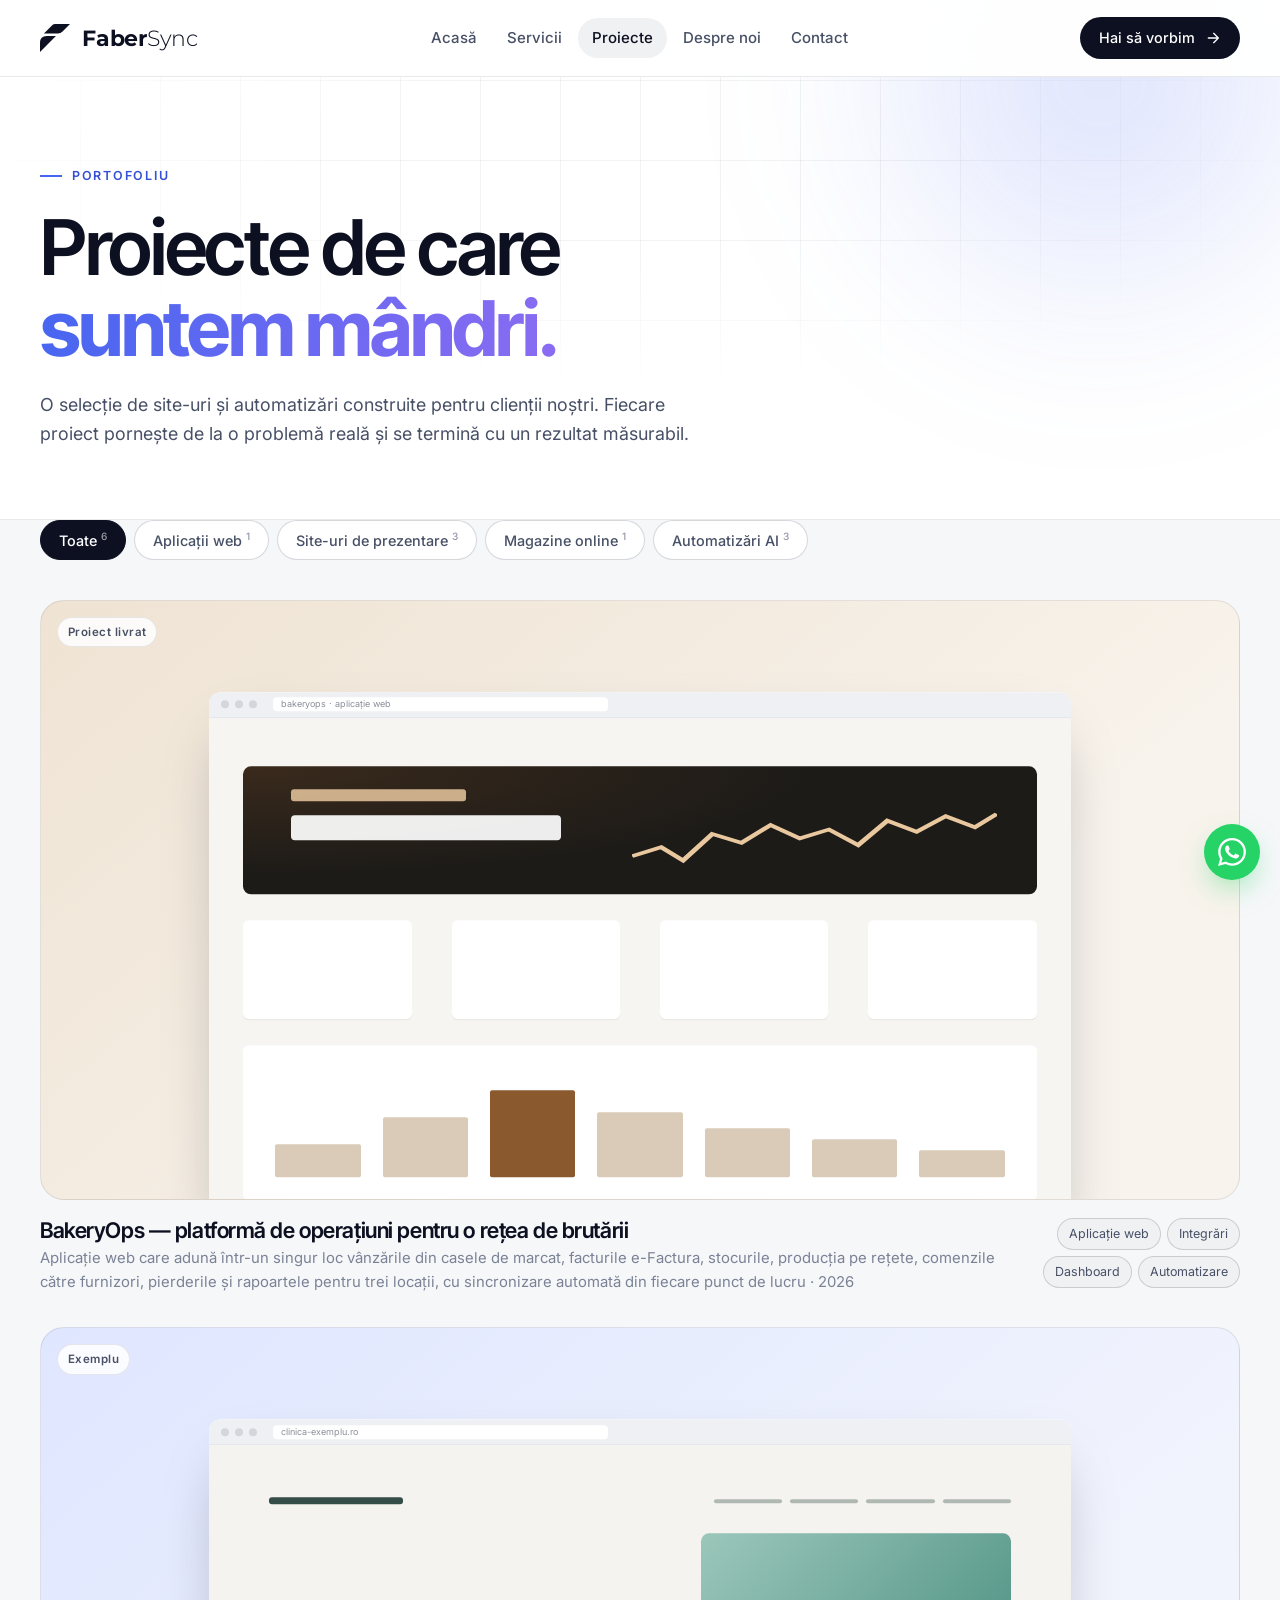
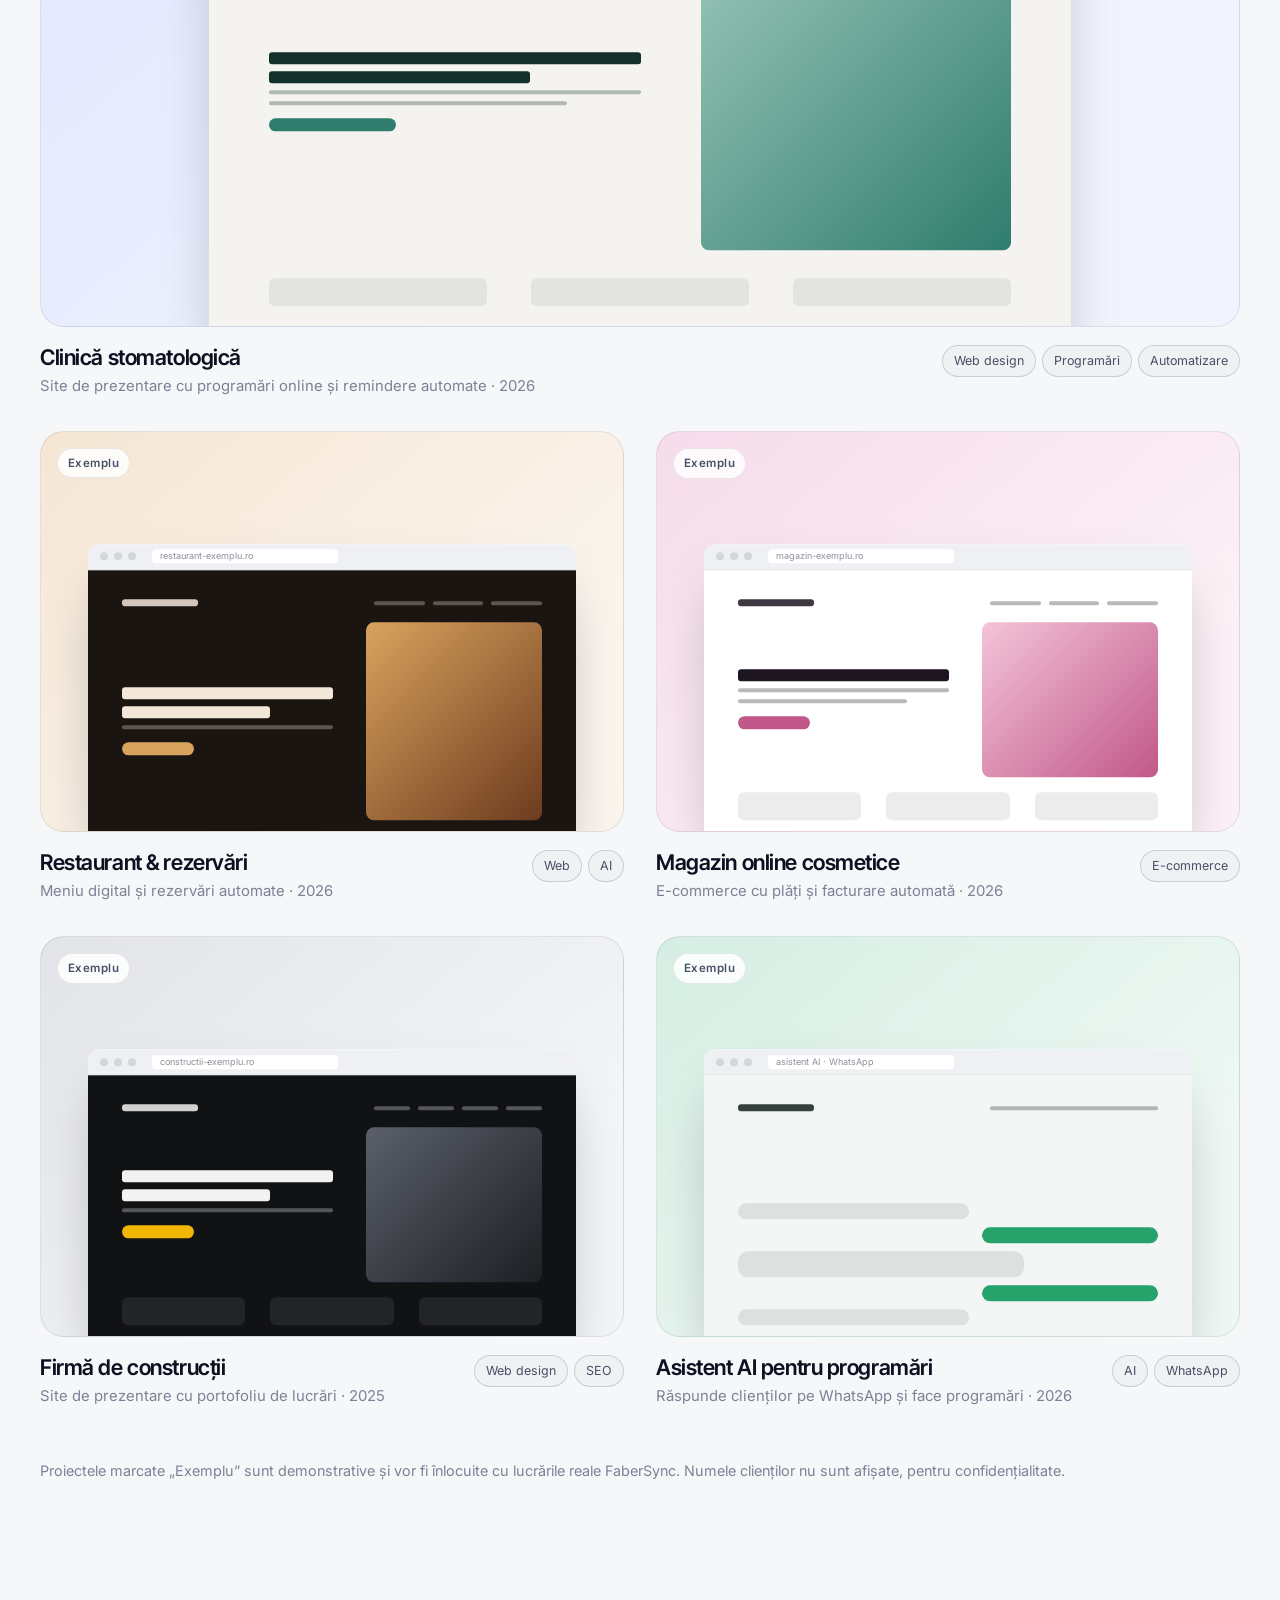
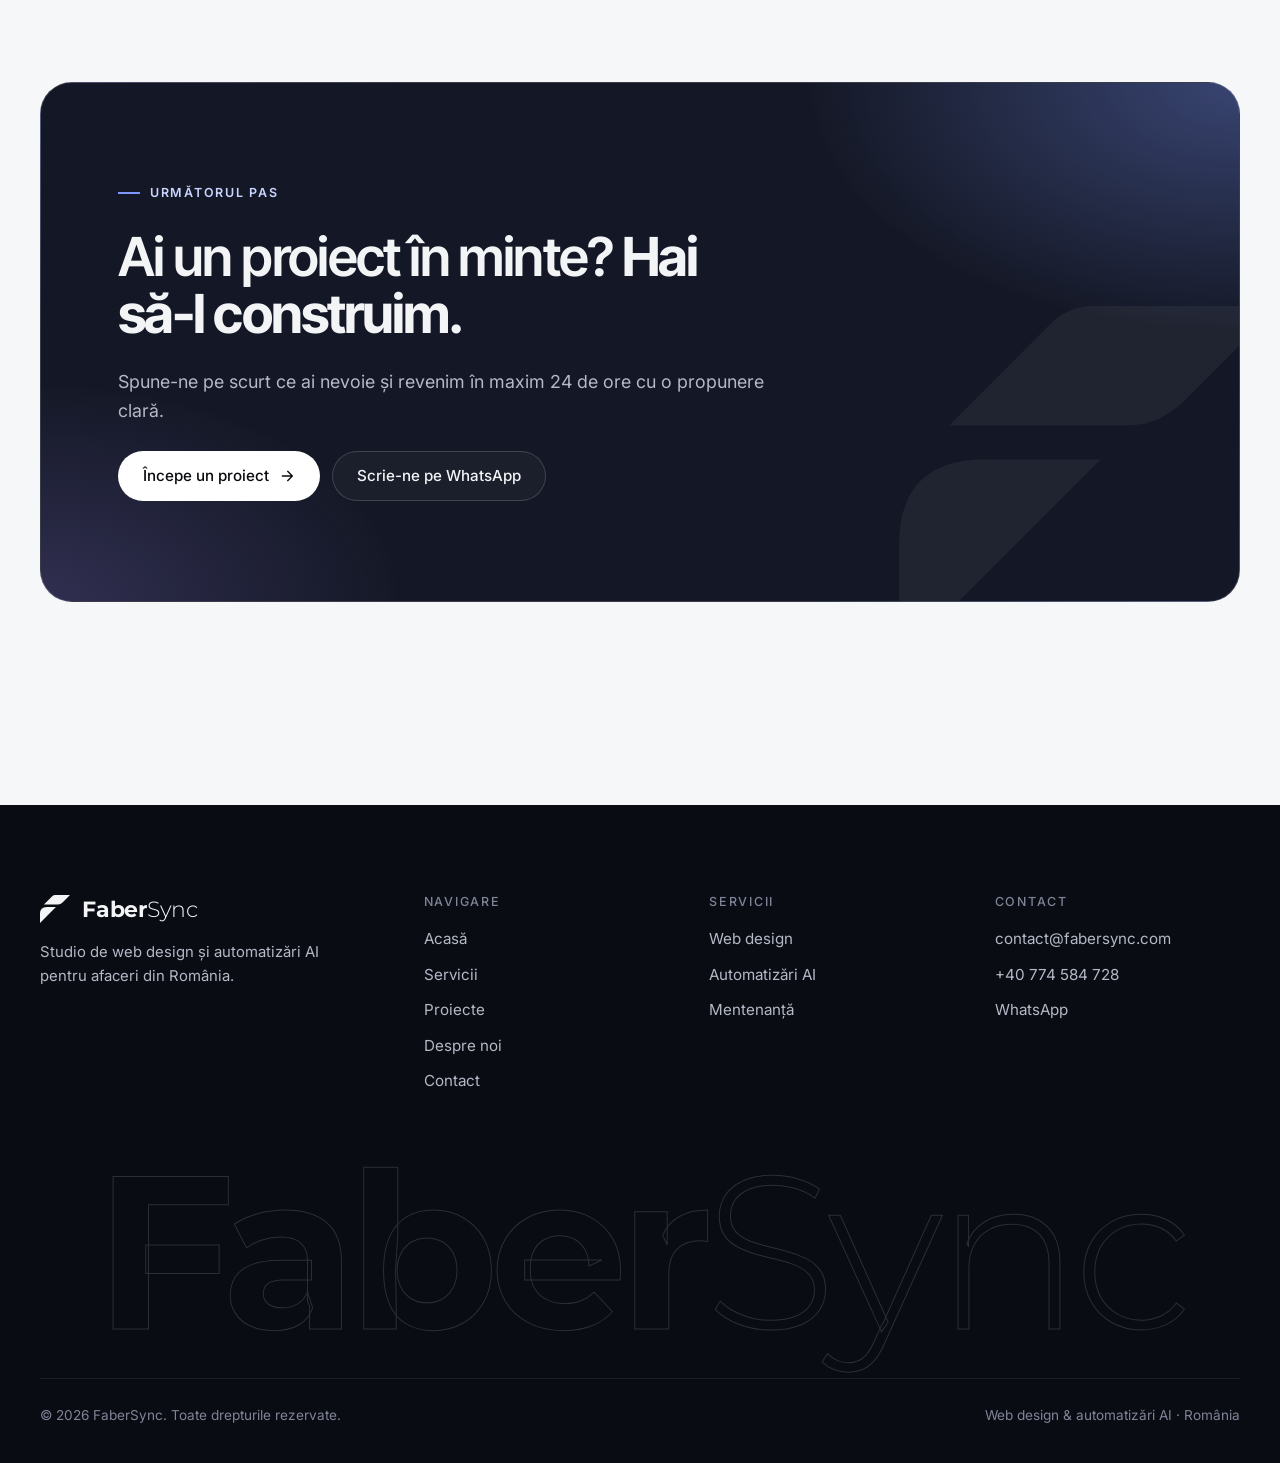
==== commit a7b10ff7: "Adaugă proiectul BakeryOps în portofoliu Platformă de operațiuni pentru o rețea de brutării (fără nu" ====
--- a/proiecte.html
+++ b/proiecte.html
@@ -67,13 +67,52 @@
     <section class="section-tight" style="padding-top:0">
       <div class="container">
         <div class="filters reveal" role="group" aria-label="Filtrează proiectele">
-          <button class="filter-btn active" data-filter="toate">Toate<sup>5</sup></button>
+          <button class="filter-btn active" data-filter="toate">Toate<sup>6</sup></button>
+          <button class="filter-btn" data-filter="aplicatii">Aplicații web<sup>1</sup></button>
           <button class="filter-btn" data-filter="prezentare">Site-uri de prezentare<sup>3</sup></button>
           <button class="filter-btn" data-filter="ecommerce">Magazine online<sup>1</sup></button>
           <button class="filter-btn" data-filter="ai">Automatizări AI<sup>3</sup></button>
         </div>
 
         <div class="projects-grid">
+
+          <article class="project wide reveal" data-cat="aplicatii">
+            <div class="project-media" style="--p-bg: linear-gradient(140deg, #efe3d3 0%, #f8f3ec 70%);">
+              <span class="placeholder-tag">Proiect livrat</span>
+              <div class="browser">
+                <div class="browser-bar"><i></i><i></i><i></i><em class="url">bakeryops · aplicație web</em></div>
+                <div class="browser-body" aria-hidden="true" style="--m-bg:#f6f5f2; display:flex; gap:4%; padding:3.5% 4%;">
+                  <div style="width:16%; display:flex; flex-direction:column; gap:7%;">
+                    <i style="display:block; height:8%; border-radius:4px; background:#1d1b18;"></i>
+                    <i style="display:block; height:5%; width:80%; border-radius:3px; background:#d9d4cb;"></i>
+                    <i style="display:block; height:5%; width:65%; border-radius:3px; background:#d9d4cb;"></i>
+                    <i style="display:block; height:5%; width:75%; border-radius:3px; background:#d9d4cb;"></i>
+                    <i style="display:block; height:5%; width:60%; border-radius:3px; background:#d9d4cb;"></i>
+                  </div>
+                  <div style="flex:1; display:flex; flex-direction:column; gap:6%;">
+                    <div style="flex:1.3; border-radius:8px; background:radial-gradient(120% 140% at 0% 0%, #3a2a1c 0%, #1d1b18 60%); position:relative; overflow:hidden;">
+                      <i style="position:absolute; left:6%; top:18%; width:22%; height:9%; border-radius:3px; background:#e9c79f; opacity:.85;"></i>
+                      <i style="position:absolute; left:6%; top:38%; width:34%; height:20%; border-radius:4px; background:#fff; opacity:.92;"></i>
+                      <svg viewBox="0 0 100 30" preserveAspectRatio="none" style="position:absolute; right:5%; bottom:16%; width:46%; height:52%;"><polyline fill="none" stroke="#e9c79f" stroke-width="1.6" points="0,22 8,18 14,24 22,12 30,16 38,8 46,14 54,10 62,17 70,6 78,11 86,4 94,9 100,3"/></svg>
+                    </div>
+                    <div style="flex:1; display:grid; grid-template-columns:repeat(4,1fr); gap:5%;">
+                      <i style="display:block; border-radius:6px; background:#fff; box-shadow:0 1px 0 #e7e3dc;"></i>
+                      <i style="display:block; border-radius:6px; background:#fff; box-shadow:0 1px 0 #e7e3dc;"></i>
+                      <i style="display:block; border-radius:6px; background:#fff; box-shadow:0 1px 0 #e7e3dc;"></i>
+                      <i style="display:block; border-radius:6px; background:#fff; box-shadow:0 1px 0 #e7e3dc;"></i>
+                    </div>
+                    <div style="flex:1.1; border-radius:6px; background:#fff; display:flex; align-items:flex-end; gap:3%; padding:3% 4%;">
+                      <i style="flex:1; height:30%; border-radius:2px; background:#d9cbb8;"></i><i style="flex:1; height:55%; border-radius:2px; background:#d9cbb8;"></i><i style="flex:1; height:80%; border-radius:2px; background:#8a5a2e;"></i><i style="flex:1; height:60%; border-radius:2px; background:#d9cbb8;"></i><i style="flex:1; height:45%; border-radius:2px; background:#d9cbb8;"></i><i style="flex:1; height:35%; border-radius:2px; background:#d9cbb8;"></i><i style="flex:1; height:25%; border-radius:2px; background:#d9cbb8;"></i>
+                    </div>
+                  </div>
+                </div>
+              </div>
+            </div>
+            <div class="project-info">
+              <div><h3>BakeryOps — platformă de operațiuni pentru o rețea de brutării</h3><p>Aplicație web care adună într-un singur loc vânzările din casele de marcat, facturile e-Factura, stocurile, producția pe rețete, comenzile către furnizori, pierderile și rapoartele pentru trei locații, cu sincronizare automată din fiecare punct de lucru · 2026</p></div>
+              <div class="project-tags"><span class="chip">Aplicație web</span><span class="chip">Integrări</span><span class="chip">Dashboard</span><span class="chip">Automatizare</span></div>
+            </div>
+          </article>
 
           <article class="project wide reveal" data-cat="prezentare ai">
             <a href="#" class="project-media" style="--p-bg: linear-gradient(140deg, #dfe6ff 0%, #f1f4fd 70%);">
@@ -165,7 +204,7 @@
 
         </div>
 
-        <p class="reveal" style="margin-top:50px; color:var(--muted); font-size:.9rem;">Proiectele marcate „Exemplu” sunt demonstrative și vor fi înlocuite cu lucrările reale FaberSync.</p>
+        <p class="reveal" style="margin-top:50px; color:var(--muted); font-size:.9rem;">Proiectele marcate „Exemplu” sunt demonstrative și vor fi înlocuite cu lucrările reale FaberSync. Numele clienților nu sunt afișate, pentru confidențialitate.</p>
       </div>
     </section>
     <!-- CTA -->
